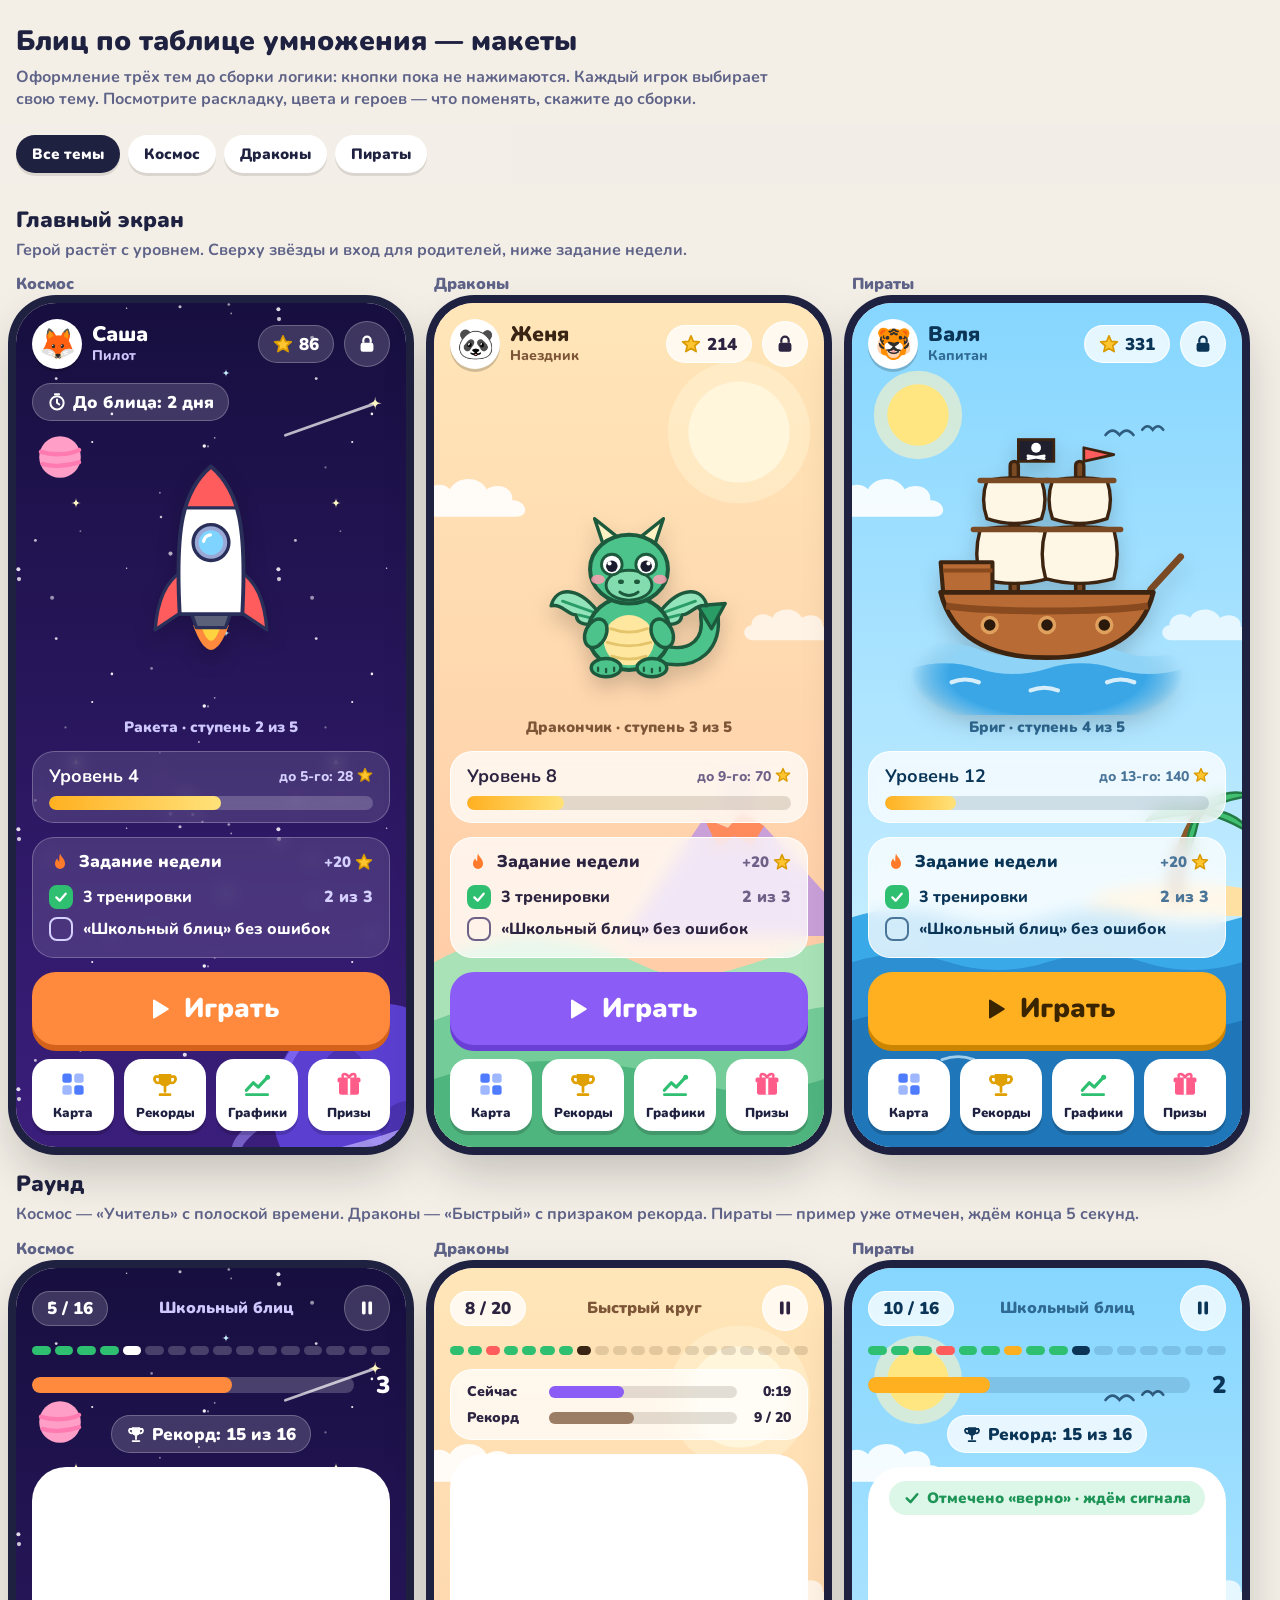
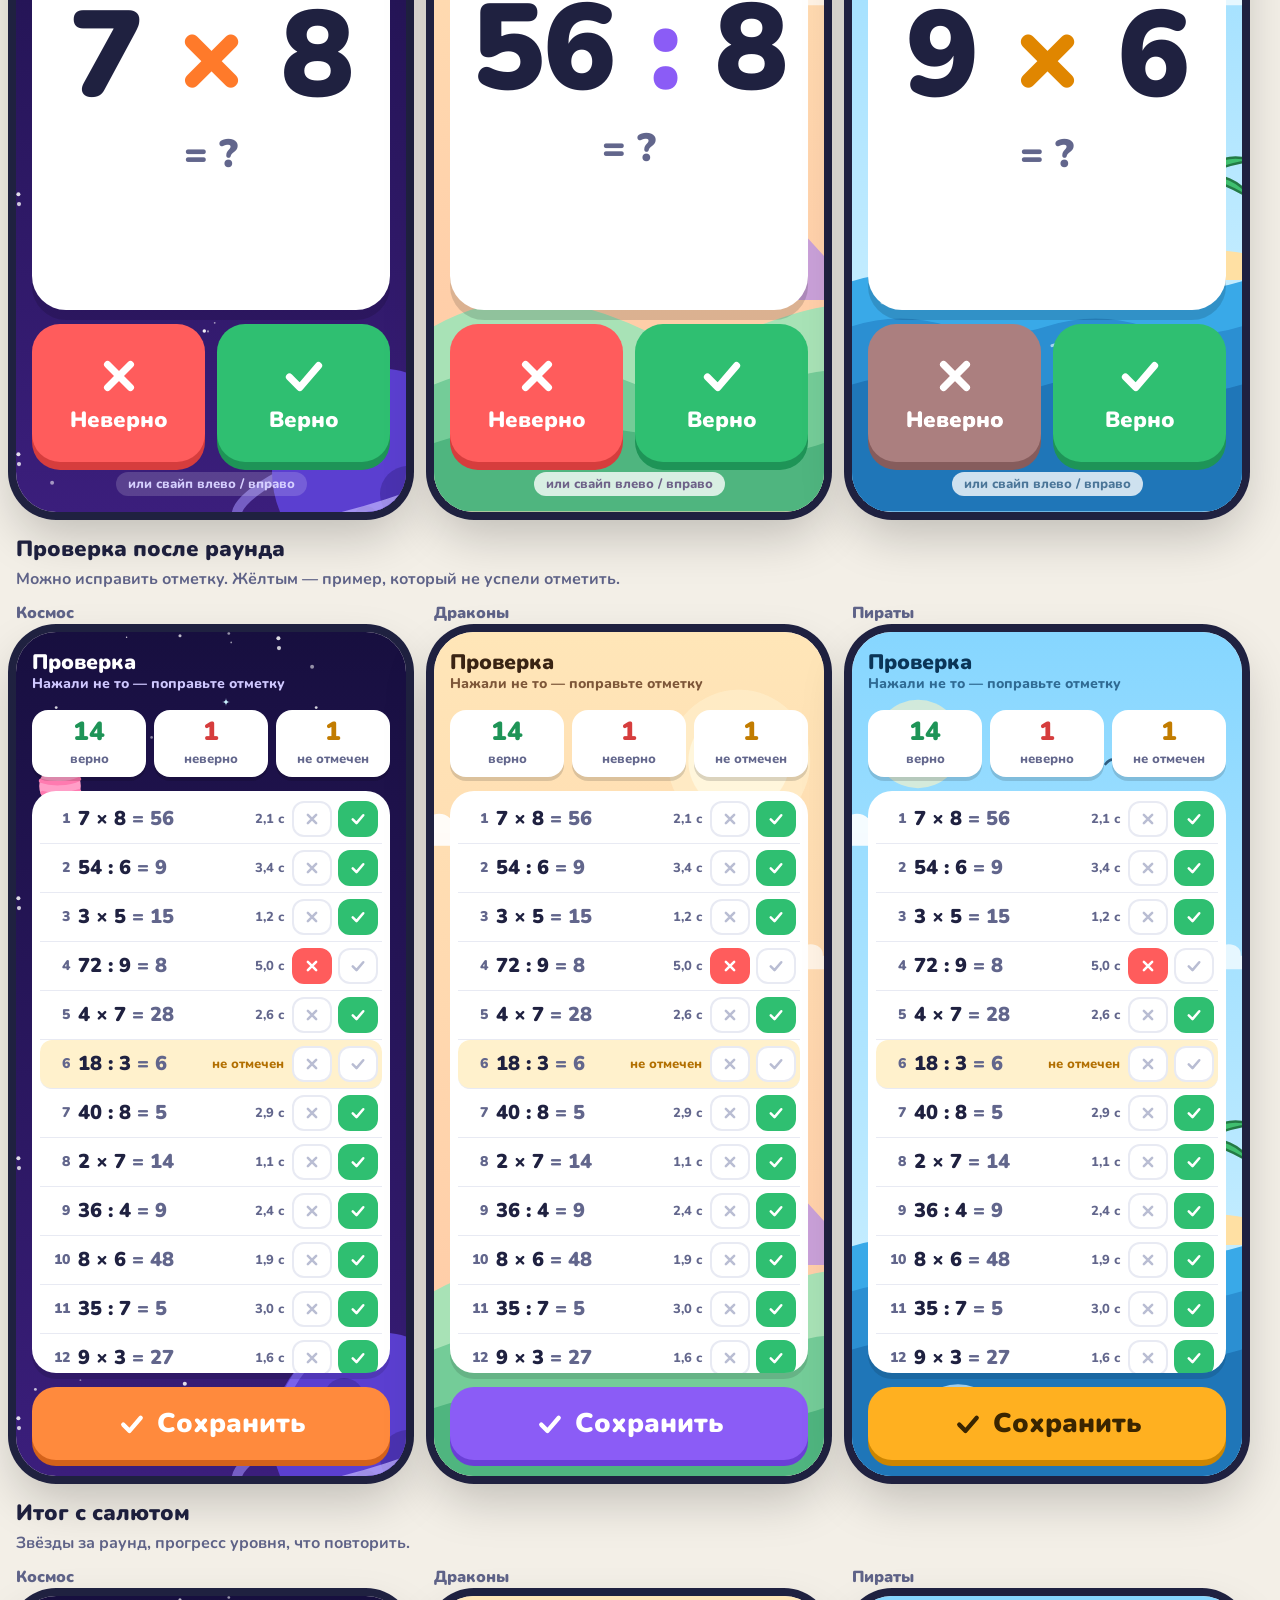
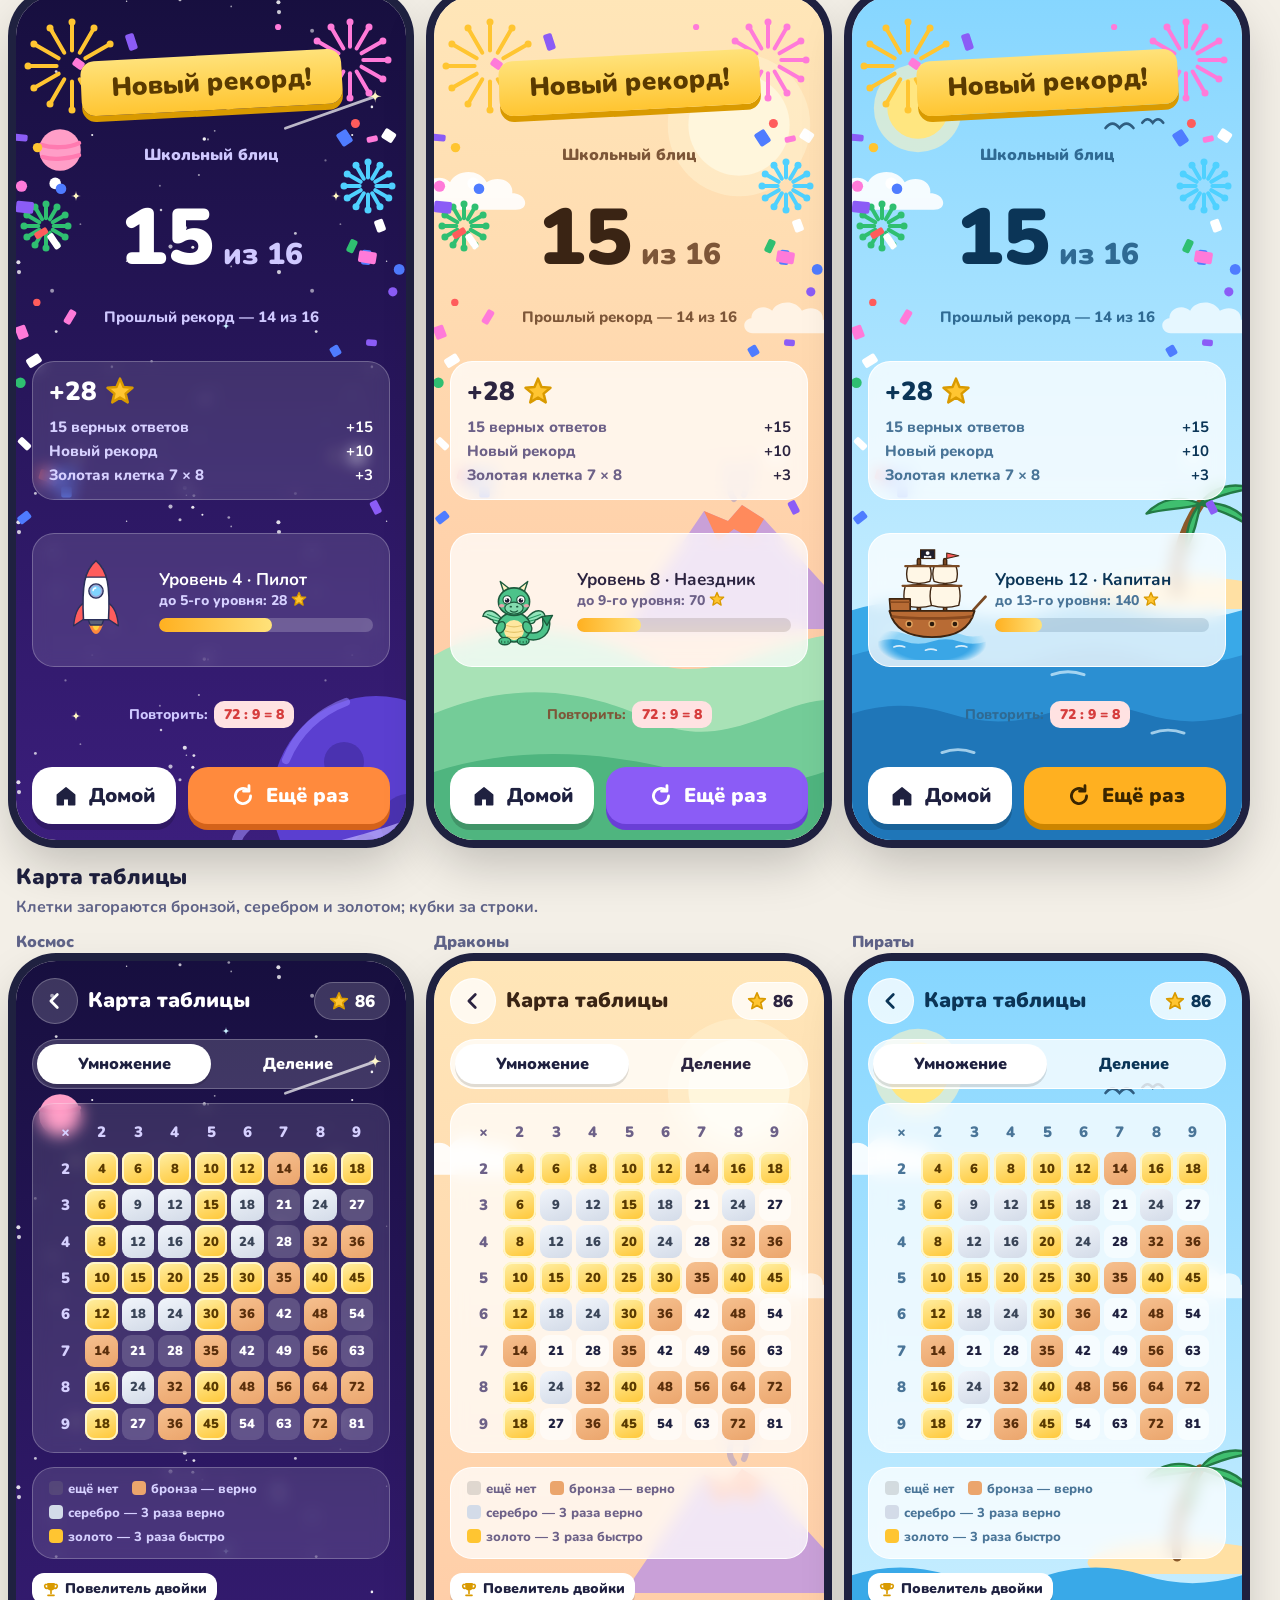
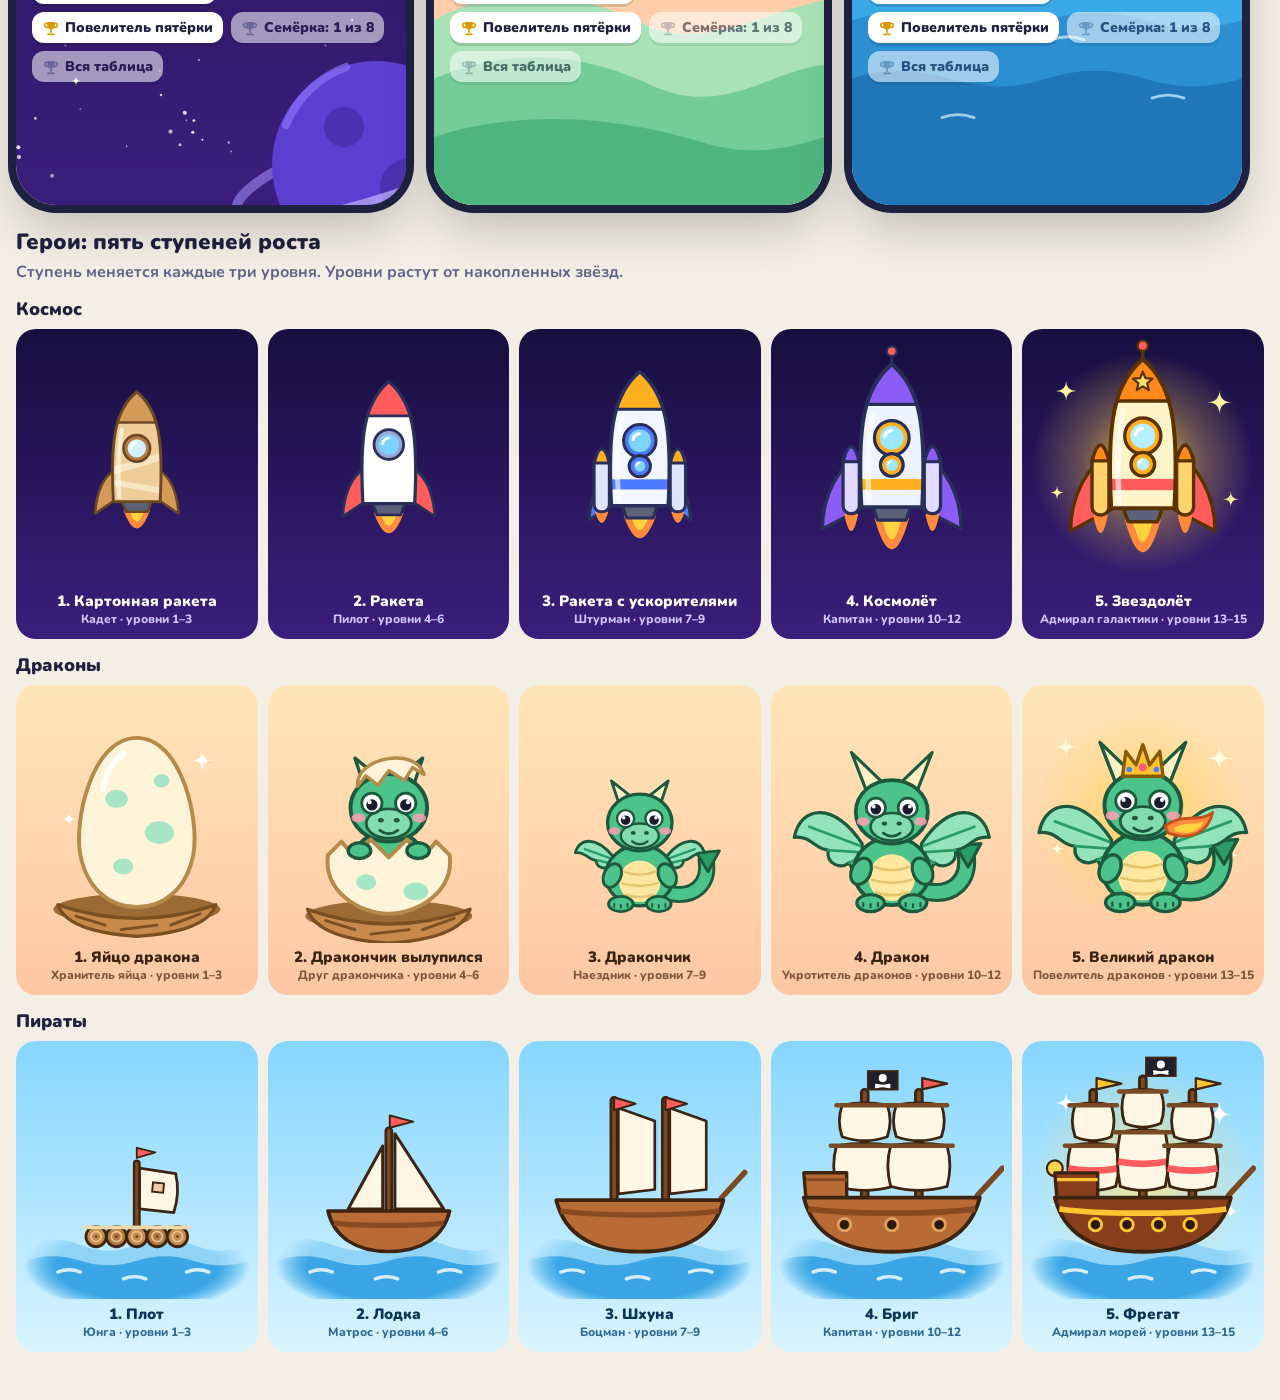
==== mockups.html @ 22b4a290 "Макеты экранов в трёх темах, герои и задание Co-Authored-By: Claude Opus 5.5 <noreply@anthropic.com>" ====
<!doctype html>
<html lang="ru">
<head>
<meta charset="utf-8">
<meta name="viewport" content="width=device-width, initial-scale=1">
<title>Блиц: макеты экранов</title>
<link rel="preconnect" href="https://fonts.googleapis.com">
<link rel="preconnect" href="https://fonts.gstatic.com" crossorigin>
<link href="https://fonts.googleapis.com/css2?family=Nunito:wght@700;800;900&display=swap" rel="stylesheet">
<link rel="stylesheet" href="css/app.css">
<style>
  body { margin: 0; background: #f3efe7; color: #1f2140; font-family: "Nunito", system-ui, sans-serif; font-weight: 700; }
  header { padding: 22px 16px 8px; max-width: 1280px; margin: 0 auto; }
  header h1 { margin: 0 0 6px; font-size: 28px; font-weight: 900; }
  header p { margin: 0 0 6px; color: #5f6388; max-width: 760px; line-height: 1.4; }
  #tabs { position: sticky; top: 0; z-index: 5; display: flex; gap: 8px; padding: 10px 16px; background: rgba(243, 239, 231, .94); max-width: 1280px; margin: 0 auto; overflow-x: auto; }
  #tabs button { border: 0; border-radius: 999px; padding: 9px 16px; font-weight: 900; font-size: 15px; background: #fff; color: #1f2140; box-shadow: 0 3px 0 rgba(0, 0, 0, .1); white-space: nowrap; }
  #tabs button.on { background: #1f2140; color: #fff; }
  main { max-width: 1280px; margin: 0 auto; padding: 0 16px 48px; }
  section { margin-top: 22px; }
  section h2 { margin: 0 0 4px; font-size: 22px; font-weight: 900; }
  .note { margin: 0 0 12px; color: #5f6388; line-height: 1.4; }
  .frames { display: flex; flex-wrap: wrap; gap: 28px; }
  .frame { width: min(390px, 100%); }
  .cap { font-weight: 900; margin: 0 0 8px; color: #5f6388; }
  .fbox { width: 100%; position: relative; }
  .device { width: 390px; height: 844px; border-radius: 40px; overflow: hidden; transform-origin: top left; box-shadow: 0 0 0 8px #1f2140, 0 22px 50px rgba(0, 0, 0, .22); }
  .device > .app { width: 100%; height: 100%; }
  body[data-show="space"] [data-t]:not([data-t="space"]),
  body[data-show="dragon"] [data-t]:not([data-t="dragon"]),
  body[data-show="pirate"] [data-t]:not([data-t="pirate"]) { display: none; }
  .hrow h3 { margin: 14px 0 8px; font-size: 18px; font-weight: 900; }
  .hcards { display: grid; grid-template-columns: repeat(5, minmax(0, 1fr)); gap: 10px; }
  .hcard { border-radius: 20px; padding: 10px 8px 12px; text-align: center; }
  .hcard svg.hero { width: 100%; height: auto; display: block; }
  .hc-name { font-weight: 900; font-size: 15px; margin-top: 4px; }
  .hc-title { font-weight: 800; font-size: 12px; color: var(--on-bg-soft); }
  @media (max-width: 640px) { .hcards { grid-template-columns: repeat(3, minmax(0, 1fr)); } }
  body.solo { background: #fff; }
  body.solo header, body.solo #tabs { display: none; }
  body.solo main { padding: 0; max-width: none; }
  body.solo .device { border-radius: 0; box-shadow: none; }
  body.solo .sheet { padding: 16px; }
</style>
</head>
<body>
<header>
  <h1>Блиц по таблице умножения — макеты</h1>
  <p>Оформление трёх тем до сборки логики: кнопки пока не нажимаются. Каждый игрок выбирает свою тему. Посмотрите раскладку, цвета и героев — что поменять, скажите до сборки.</p>
</header>
<nav id="tabs"><button class="on" data-t="all">Все темы</button><button data-t="space">Космос</button><button data-t="dragon">Драконы</button><button data-t="pirate">Пираты</button></nav>
<main id="root"></main>
<script src="js/themes.js"></script>
<script src="js/art.js"></script>
<script src="js/mockups.js"></script>
</body>
</html>
---- css/app.css ----
/* Тренажёр таблицы умножения: темы и экраны */
:root {
  --ok: #2fbf71; --ok-dark: #1e9457; --ok-soft: #dcf7e8;
  --bad: #ff5c5c; --bad-dark: #d63d3d; --bad-soft: #ffe2e2;
  --warn: #ffb020; --warn-soft: #fff1cc;
  --gold: #ffc531; --gold-dark: #d99a00; --silver: #d3dbe8; --silver-dark: #98a6bc; --bronze: #eba56c; --bronze-dark: #b8733a;
  --card: #ffffff; --ink: #1f2140; --ink-soft: #62668c; --line: #e8eaf3;
  --font: "Nunito", system-ui, -apple-system, "Segoe UI", Roboto, sans-serif;
}

[data-theme="space"] {
  --bg1: #170f3f; --bg2: #3b1e7c;
  --on-bg: #ffffff; --on-bg-soft: #cfc8ff;
  --accent: #ff8a3d; --accent-dark: #d4621a; --on-accent: #ffffff; --op: #ff7a2a;
  --panel: rgba(255, 255, 255, .12); --panel-line: rgba(255, 255, 255, .24); --on-panel: #ffffff; --on-panel-soft: #d6d0ff;
  --chip: rgba(255, 255, 255, .16); --track: rgba(255, 255, 255, .2);
}
[data-theme="dragon"] {
  --bg1: #ffe6b8; --bg2: #ffc7a4;
  --on-bg: #3a2414; --on-bg-soft: #7d5638;
  --accent: #8b5cf6; --accent-dark: #6a3fd6; --on-accent: #ffffff; --op: #8b5cf6;
  --panel: rgba(255, 255, 255, .74); --panel-line: rgba(255, 255, 255, .95); --on-panel: #2c2440; --on-panel-soft: #6d6188;
  --chip: rgba(255, 255, 255, .78); --track: rgba(58, 36, 20, .14);
}
[data-theme="pirate"] {
  --bg1: #86d6ff; --bg2: #d9f4ff;
  --on-bg: #0b3557; --on-bg-soft: #2f6a93;
  --accent: #ffb020; --accent-dark: #cc8500; --on-accent: #3a2500; --op: #e08600;
  --panel: rgba(255, 255, 255, .76); --panel-line: rgba(255, 255, 255, .96); --on-panel: #0b3557; --on-panel-soft: #4a7598;
  --chip: rgba(255, 255, 255, .78); --track: rgba(11, 53, 87, .14);
}

* { box-sizing: border-box; }
button { font: inherit; color: inherit; cursor: pointer; -webkit-tap-highlight-color: transparent; }

.app {
  position: relative; overflow: hidden; font-family: var(--font); font-weight: 700;
  color: var(--on-bg); background: linear-gradient(180deg, var(--bg1), var(--bg2));
  -webkit-user-select: none; user-select: none;
}
.ic { width: 22px; height: 22px; display: block; flex: none; }
.ic.sm { width: 16px; height: 16px; display: inline-block; vertical-align: -2px; }

/* Фон темы */
.bg { position: absolute; inset: 0; z-index: 0; pointer-events: none; }
.bg > svg { position: absolute; display: block; }
.bg .bg-fill { inset: 0; }
.bg .bg-planet-big { width: 300px; right: -120px; bottom: -110px; }
.bg .bg-planet-small { width: 52px; left: 18px; top: 128px; }
.bg .bg-comet { width: 110px; right: 18px; top: 92px; }
.bg .bg-sun { width: 150px; right: 10px; top: 54px; }
[data-theme="pirate"] .bg .bg-sun { width: 96px; left: 18px; right: auto; top: 64px; }
.bg .bg-cloud1 { width: 128px; left: -26px; top: 168px; opacity: .9; }
.bg .bg-cloud2 { width: 104px; right: -18px; top: 300px; opacity: .85; }
.bg .bg-volcano { width: 240px; right: -40px; bottom: calc(26% - 8px); }
.bg .bg-hills { left: 0; right: 0; bottom: 0; width: 100%; height: 30%; }
.bg .bg-sea { left: 0; right: 0; bottom: 0; width: 100%; height: 30%; }
.bg .bg-island { width: 200px; right: -36px; bottom: calc(30% - 22px); }
.bg .bg-gulls { width: 70px; right: 70px; top: 118px; }

/* Экран */
.screen {
  position: relative; z-index: 1; height: 100%; max-width: 560px; margin: 0 auto;
  display: flex; flex-direction: column; gap: 14px; padding: 16px; container-type: size;
}
.grow { flex: 1; min-width: 0; }
.center { text-align: center; }
.row { display: flex; align-items: center; gap: 10px; }
.between { display: flex; align-items: center; justify-content: space-between; gap: 10px; }

.topbar { display: flex; align-items: center; gap: 10px; min-height: 48px; }
.pill {
  display: inline-flex; align-items: center; gap: 6px; padding: 8px 14px; border-radius: 999px;
  background: var(--chip); border: 1.5px solid var(--panel-line); color: var(--on-panel);
  font-weight: 900; font-size: 17px; white-space: nowrap; line-height: 1;
}
.pill .ic { width: 20px; height: 20px; }
.icon-btn {
  width: 46px; height: 46px; border-radius: 50%; display: grid; place-items: center; flex: none;
  background: var(--chip); border: 1.5px solid var(--panel-line); color: var(--on-panel);
}
.avatar {
  width: 50px; height: 50px; border-radius: 50%; display: grid; place-items: center; flex: none;
  background: var(--card); font-size: 30px; box-shadow: 0 3px 0 rgba(0, 0, 0, .18);
}
.who .name { font-weight: 900; font-size: 21px; line-height: 1.1; }
.who .title { font-weight: 800; font-size: 14px; color: var(--on-bg-soft); }
.pkg-name { font-weight: 900; font-size: 16px; color: var(--on-bg-soft); white-space: nowrap; overflow: hidden; text-overflow: ellipsis; }

.panel {
  background: var(--panel); border: 1.5px solid var(--panel-line); border-radius: 22px;
  padding: 12px 16px; color: var(--on-panel); -webkit-backdrop-filter: blur(8px); backdrop-filter: blur(8px);
}
.panel h3 { margin: 0 0 8px; font-size: 17px; font-weight: 900; display: flex; align-items: center; gap: 8px; }
.soft { color: var(--on-panel-soft); font-weight: 800; font-size: 14px; }

.xp { height: 14px; border-radius: 999px; background: var(--track); overflow: hidden; margin-top: 8px; }
.xp i { display: block; height: 100%; border-radius: inherit; background: linear-gradient(90deg, #ffb020, #ffe27a); }

/* Кнопки */
.btn {
  appearance: none; border: 0; border-radius: 20px; padding: 15px 20px; font-size: 20px; font-weight: 900;
  display: flex; align-items: center; justify-content: center; gap: 10px; transition: transform .08s, box-shadow .08s;
}
.btn .ic { width: 26px; height: 26px; }
.btn-primary { background: var(--accent); color: var(--on-accent); box-shadow: 0 6px 0 var(--accent-dark); }
.btn-primary:active { transform: translateY(4px); box-shadow: 0 2px 0 var(--accent-dark); }
.btn-light { background: var(--card); color: var(--ink); box-shadow: 0 6px 0 rgba(0, 0, 0, .18); }
.btn-big { font-size: 27px; padding: 18px 20px; border-radius: 24px; }
.btn-big .ic { width: 30px; height: 30px; }
.btn-row { display: grid; grid-template-columns: 1fr 1.4fr; gap: 12px; }

.tiles { display: grid; grid-template-columns: repeat(4, 1fr); gap: 10px; }
.tile {
  background: var(--card); color: var(--ink); border: 0; border-radius: 18px; padding: 10px 2px 9px;
  display: flex; flex-direction: column; align-items: center; gap: 5px; font-weight: 900; font-size: 13px;
  box-shadow: 0 4px 0 rgba(0, 0, 0, .16);
}
.tile .ic { width: 30px; height: 30px; }

/* Главный экран */
.hero-stage { flex: 1; min-height: 0; position: relative; display: flex; flex-direction: column; align-items: center; justify-content: flex-end; }
.hero-stage svg.hero { flex: 1 1 0; min-height: 0; width: 100%; max-height: 300px; filter: drop-shadow(0 10px 10px rgba(0, 0, 0, .18)); }
.hero-stage .blitz { position: absolute; left: 0; top: 0; }
.hero-caption { font-weight: 900; font-size: 15px; color: var(--on-bg-soft); margin-top: 2px; }

.quest-line { display: flex; align-items: center; gap: 10px; font-weight: 800; font-size: 16px; padding: 4px 0; }
.quest-line .box {
  width: 24px; height: 24px; border-radius: 8px; flex: none; display: grid; place-items: center;
  border: 2.5px solid var(--on-panel-soft); color: #fff;
}
.quest-line .box.done { background: var(--ok); border-color: var(--ok); }
.quest-line .box .ic { width: 16px; height: 16px; }
.quest-line .prog { margin-left: auto; color: var(--on-panel-soft); font-weight: 900; }
.reward { margin-left: auto; font-size: 15px; color: var(--on-panel-soft); display: inline-flex; align-items: center; gap: 4px; }
.reward .ic { width: 18px; height: 18px; }

/* Раунд */
.segs { display: flex; gap: 4px; }
.segs i { flex: 1; height: 9px; border-radius: 5px; background: var(--track); }
.segs i.ok { background: var(--ok); }
.segs i.bad { background: var(--bad); }
.segs i.skip { background: var(--warn); }
.segs i.cur { background: var(--on-bg); }

.timer-row { display: flex; align-items: center; gap: 10px; }
.timer { flex: 1; height: 16px; border-radius: 999px; background: var(--track); overflow: hidden; }
.timer i { display: block; height: 100%; border-radius: inherit; background: var(--accent); }
.timer-row b { font-size: 24px; font-weight: 900; min-width: 26px; text-align: right; }

.race { display: grid; gap: 7px; }
.lane { display: grid; grid-template-columns: 74px 1fr 46px; align-items: center; gap: 8px; font-weight: 900; font-size: 14px; }
.lane .track { height: 12px; border-radius: 999px; background: var(--track); position: relative; }
.lane .track i { position: absolute; left: 0; top: 0; bottom: 0; border-radius: inherit; background: var(--accent); }
.lane.rec .track i { background: var(--on-bg-soft); opacity: .7; }
.lane .t { text-align: right; font-variant-numeric: tabular-nums; }

.example-card {
  flex: 1; min-height: 0; position: relative; border-radius: 34px; background: var(--card); color: var(--ink);
  display: flex; flex-direction: column; align-items: center; justify-content: center; box-shadow: 0 10px 0 rgba(0, 0, 0, .14);
}
.example {
  font-weight: 900; font-size: max(56px, min(34cqw, 20cqh, 160px)); line-height: 1; letter-spacing: -.01em;
  white-space: nowrap; font-variant-numeric: tabular-nums;
}
.example .op { color: var(--op); }
.eq { font-weight: 900; font-size: clamp(30px, 11cqw, 64px); color: var(--ink-soft); margin-top: 10px; }
.card-badge {
  position: absolute; top: 14px; left: 50%; transform: translateX(-50%); white-space: nowrap;
  display: inline-flex; align-items: center; gap: 6px; padding: 7px 14px; border-radius: 999px;
  font-weight: 900; font-size: 15px; background: var(--ok-soft); color: var(--ok-dark);
}
.card-badge .ic { width: 18px; height: 18px; }
.card-num { position: absolute; top: 16px; left: 18px; font-weight: 900; font-size: 18px; color: var(--ink-soft); }

.answer-btns { display: grid; grid-template-columns: 1fr 1fr; gap: 12px; }
.answer {
  border: 0; height: clamp(104px, 17cqh, 160px); border-radius: 28px; color: #fff; font-size: 22px; font-weight: 900;
  display: flex; flex-direction: column; align-items: center; justify-content: center; gap: 4px; transition: transform .08s, box-shadow .08s;
}
.answer .ic { width: 50px; height: 50px; }
.answer.bad { background: var(--bad); box-shadow: 0 8px 0 var(--bad-dark); }
.answer.ok { background: var(--ok); box-shadow: 0 8px 0 var(--ok-dark); }
.answer:active { transform: translateY(5px); box-shadow: 0 3px 0 rgba(0, 0, 0, .25); }
.answer.dim { filter: grayscale(.75) brightness(1.08); }
.swipe-hint {
  align-self: center; margin-top: -4px; padding: 3px 12px; border-radius: 999px;
  background: var(--chip); color: var(--on-panel-soft); font-size: 13px; font-weight: 800;
}

/* Сверка */
.counts { display: grid; grid-template-columns: repeat(3, 1fr); gap: 8px; }
.count { border-radius: 16px; padding: 8px 6px; text-align: center; background: var(--card); color: var(--ink); box-shadow: 0 4px 0 rgba(0, 0, 0, .14); }
.count b { display: block; font-size: 26px; font-weight: 900; line-height: 1.1; }
.count span { font-size: 13px; font-weight: 800; color: var(--ink-soft); }
.count.ok b { color: var(--ok-dark); } .count.bad b { color: var(--bad-dark); } .count.skip b { color: #c27c00; }
.review-list { flex: 1; min-height: 0; overflow: auto; background: var(--card); color: var(--ink); border-radius: 24px; padding: 4px 8px; box-shadow: 0 6px 0 rgba(0, 0, 0, .12); }
.rrow { display: grid; grid-template-columns: 26px 1fr auto auto; align-items: center; gap: 8px; padding: 6px 4px; border-bottom: 1px solid var(--line); }
.rrow:last-child { border-bottom: 0; }
.rrow .n { font-size: 14px; font-weight: 900; color: var(--ink-soft); text-align: right; }
.rrow .ex { font-size: 20px; font-weight: 900; white-space: nowrap; }
.rrow .ex .res { color: var(--ink-soft); }
.rrow .t { font-size: 13px; font-weight: 800; color: var(--ink-soft); }
.rrow.skip { background: var(--warn-soft); border-radius: 12px; }
.rrow.skip .t { color: #b26f00; }
.mark { display: flex; gap: 6px; }
.mark button { width: 40px; height: 36px; border-radius: 12px; border: 2px solid var(--line); background: #fff; display: grid; place-items: center; color: #b9bdd3; padding: 0; }
.mark button .ic { width: 18px; height: 18px; }
.mark button.on.ok { background: var(--ok); border-color: var(--ok); color: #fff; }
.mark button.on.bad { background: var(--bad); border-color: var(--bad); color: #fff; }

/* Итог */
.confetti { position: absolute; left: 0; top: 0; width: 100%; height: 66%; z-index: 0; pointer-events: none; }
.result { flex: 1; min-height: 0; position: relative; z-index: 1; display: flex; flex-direction: column; align-items: center; justify-content: space-evenly; gap: 8px; text-align: center; }
.ribbon {
  margin-top: 18px; padding: 10px 30px; font-size: 26px; font-weight: 900; color: #5a3a00;
  background: linear-gradient(180deg, #ffe27a, #ffc531); border-radius: 14px; transform: rotate(-3deg);
  box-shadow: 0 6px 0 var(--gold-dark); position: relative;
}
.score { font-size: clamp(60px, 22cqw, 120px); font-weight: 900; line-height: 1; }
.score small { font-size: .38em; color: var(--on-bg-soft); }
.result .sub { font-size: 15px; font-weight: 800; color: var(--on-bg-soft); margin-top: -4px; }
.earn { width: 100%; text-align: left; }
.earn .total { display: flex; align-items: center; gap: 8px; font-size: 26px; font-weight: 900; }
.earn .total .ic { width: 30px; height: 30px; }
.earn ul { margin: 6px 0 0; padding: 0; list-style: none; }
.earn li { display: flex; justify-content: space-between; font-size: 15px; font-weight: 800; padding: 2px 0; color: var(--on-panel-soft); }
.earn li b { color: var(--on-panel); }
.hero-mini { width: 100%; display: flex; align-items: center; gap: 12px; text-align: left; }
.hero-mini svg.hero { width: 110px; height: 120px; flex: none; margin: -6px -4px -6px -8px; }
.chip-ex { display: inline-block; background: var(--bad-soft); color: var(--bad-dark); border-radius: 10px; padding: 4px 10px; font-weight: 900; margin-left: 6px; }

/* Карта таблицы */
.toggle { display: grid; grid-template-columns: 1fr 1fr; background: var(--chip); border: 1.5px solid var(--panel-line); border-radius: 999px; padding: 4px; }
.toggle b { text-align: center; padding: 9px; border-radius: 999px; font-size: 16px; font-weight: 900; color: var(--on-panel); }
.toggle b.on { background: var(--card); color: var(--ink); box-shadow: 0 3px 0 rgba(0, 0, 0, .12); }
.tmap { display: grid; grid-template-columns: repeat(9, 1fr); gap: 4px; }
.tmap .h { display: grid; place-items: center; font-size: 15px; font-weight: 900; color: var(--on-panel-soft); aspect-ratio: 1; }
.cell { aspect-ratio: 1; border-radius: 9px; display: grid; place-items: center; font-size: 13px; font-weight: 900; color: var(--ink); background: rgba(255, 255, 255, .55); }
[data-theme="space"] .cell { background: rgba(255, 255, 255, .16); color: #fff; }
.cell.c1 { background: linear-gradient(160deg, #f6c08f, var(--bronze)); color: #5a2f0c; }
.cell.c2 { background: linear-gradient(160deg, #f1f5fb, var(--silver)); color: #3a4558; }
.cell.c3 { background: linear-gradient(160deg, #fff0a8, var(--gold)); color: #5a3a00; box-shadow: 0 0 0 2px #fff6c9 inset; }
.legend { display: flex; flex-wrap: wrap; gap: 6px 14px; font-size: 13px; font-weight: 800; color: var(--on-panel-soft); }
.legend i { display: inline-block; width: 14px; height: 14px; border-radius: 4px; vertical-align: -2px; margin-right: 5px; }
.cups { display: flex; gap: 8px; flex-wrap: wrap; }
.cup { display: inline-flex; align-items: center; gap: 5px; padding: 6px 10px; border-radius: 12px; background: var(--card); color: var(--ink); font-size: 14px; font-weight: 900; box-shadow: 0 3px 0 rgba(0, 0, 0, .12); }
.cup .ic { width: 18px; height: 18px; color: var(--gold-dark); }
.cup.off { opacity: .55; }
.cup.off .ic { color: var(--silver-dark); }
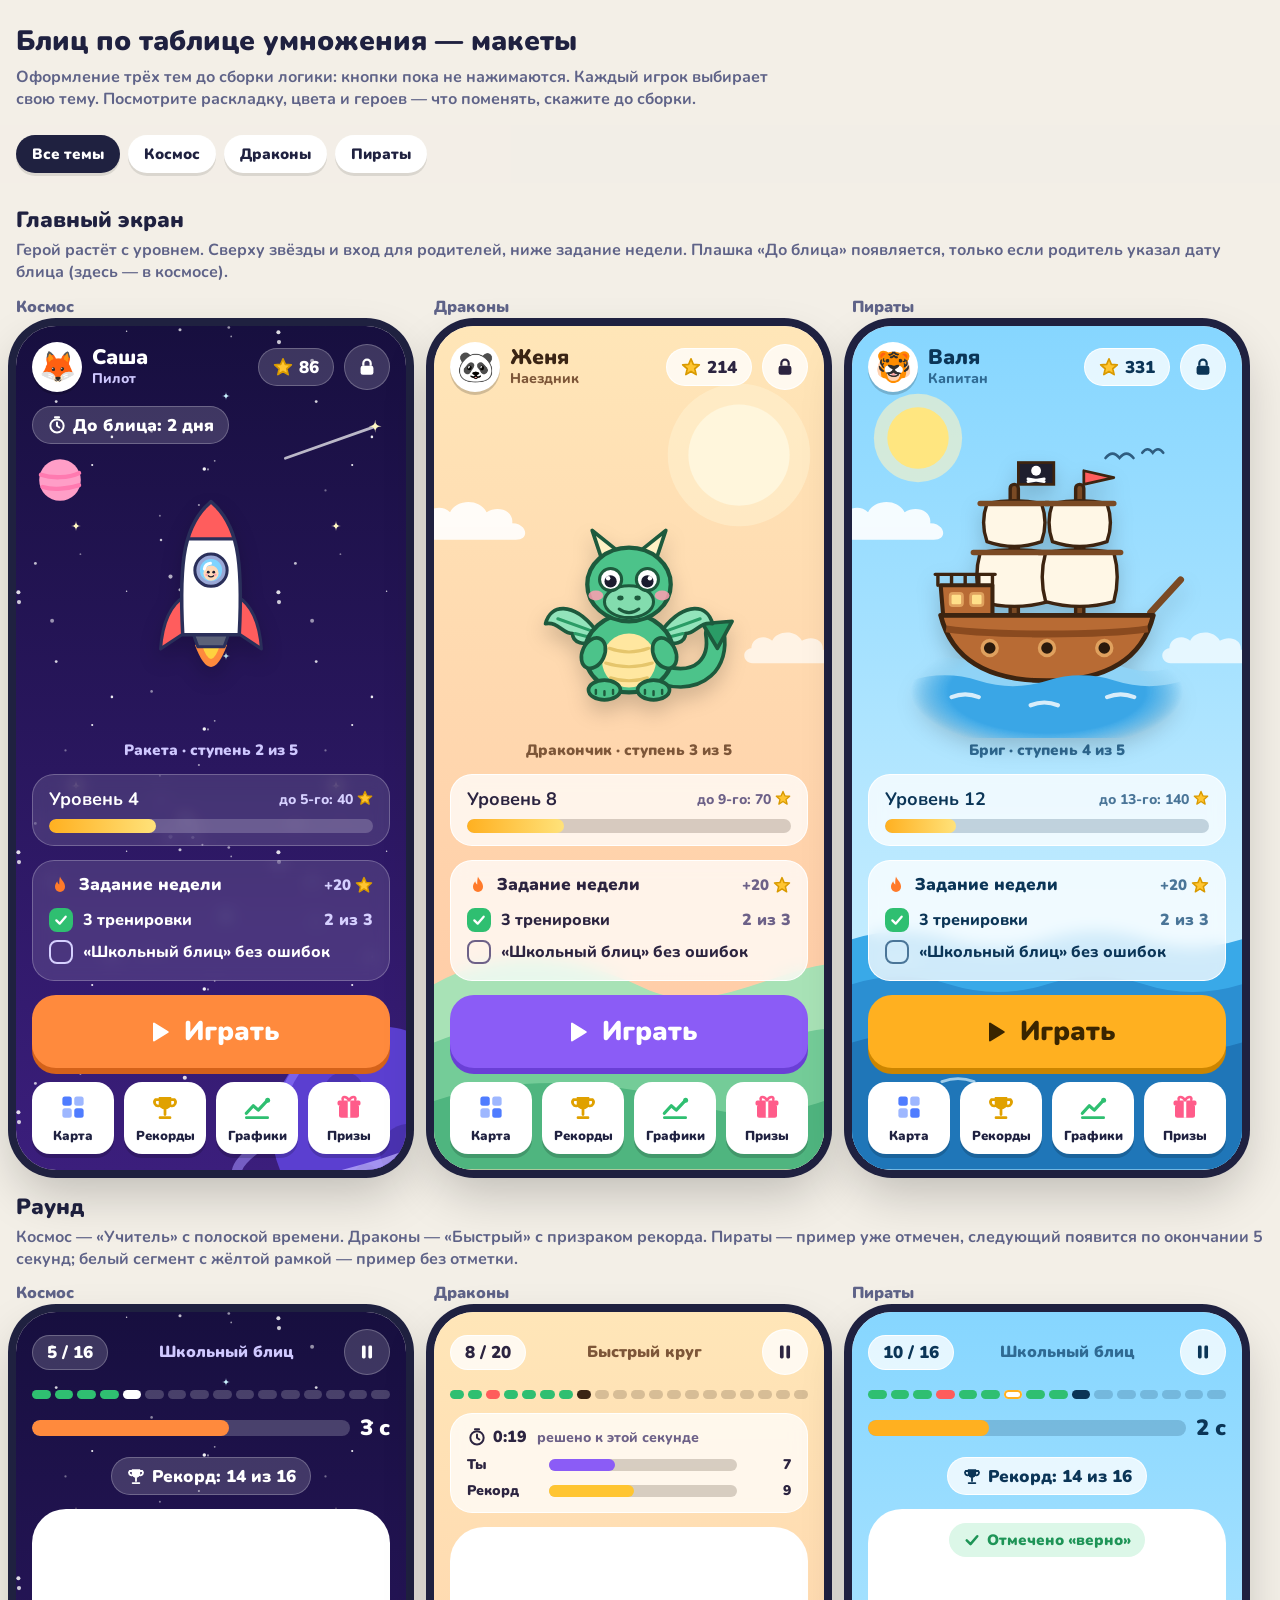
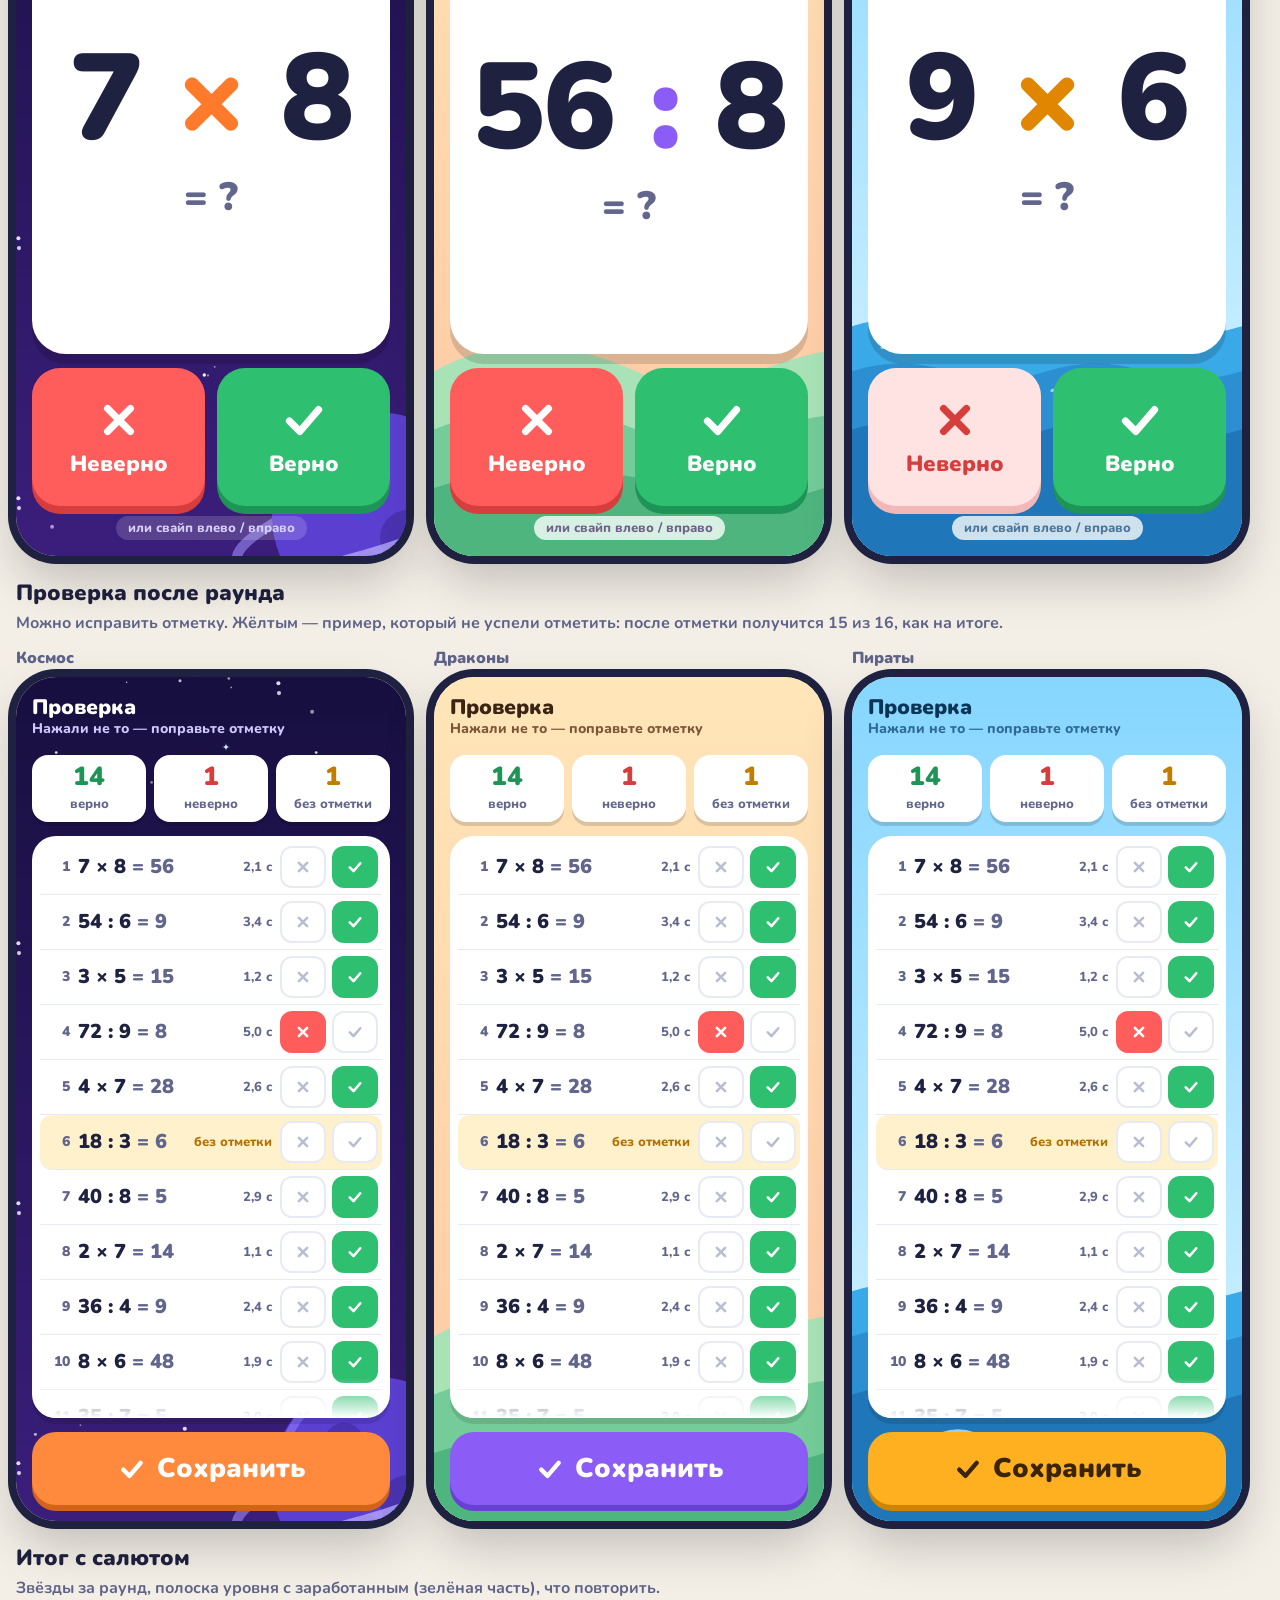
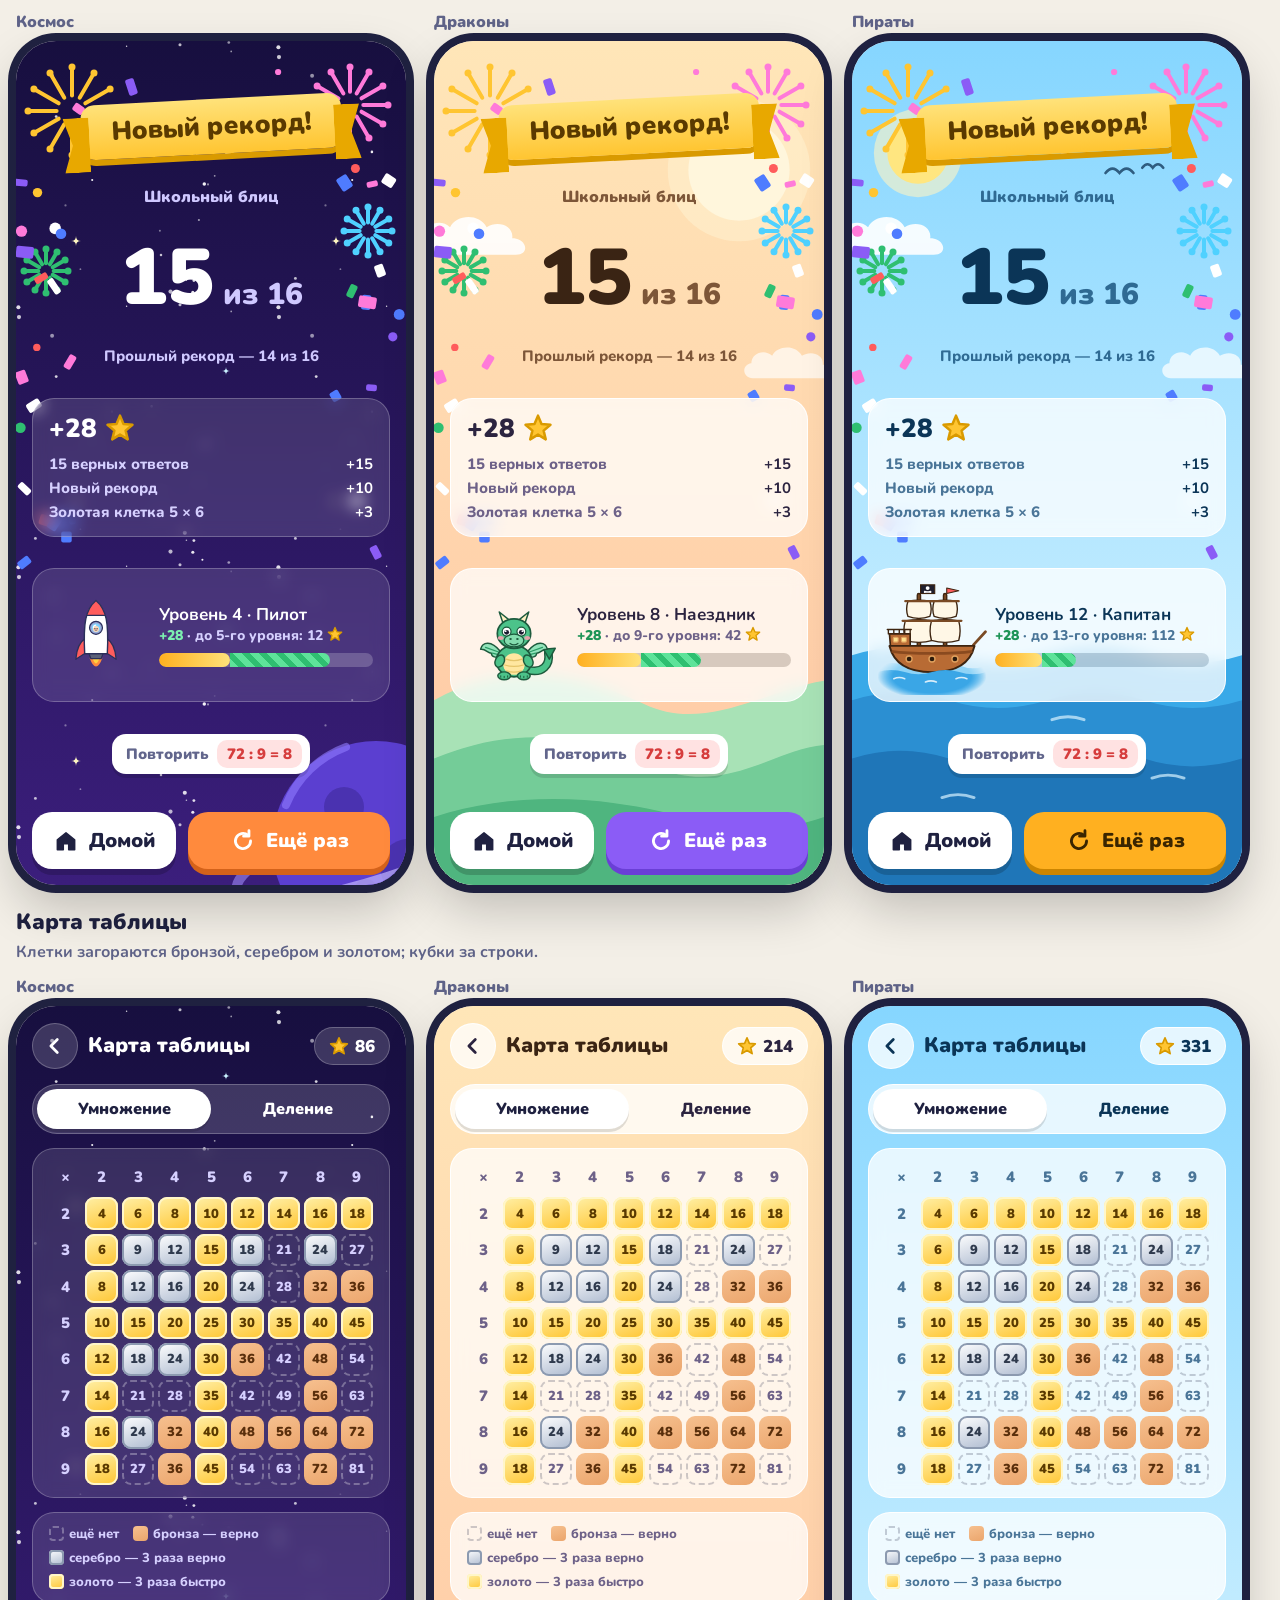
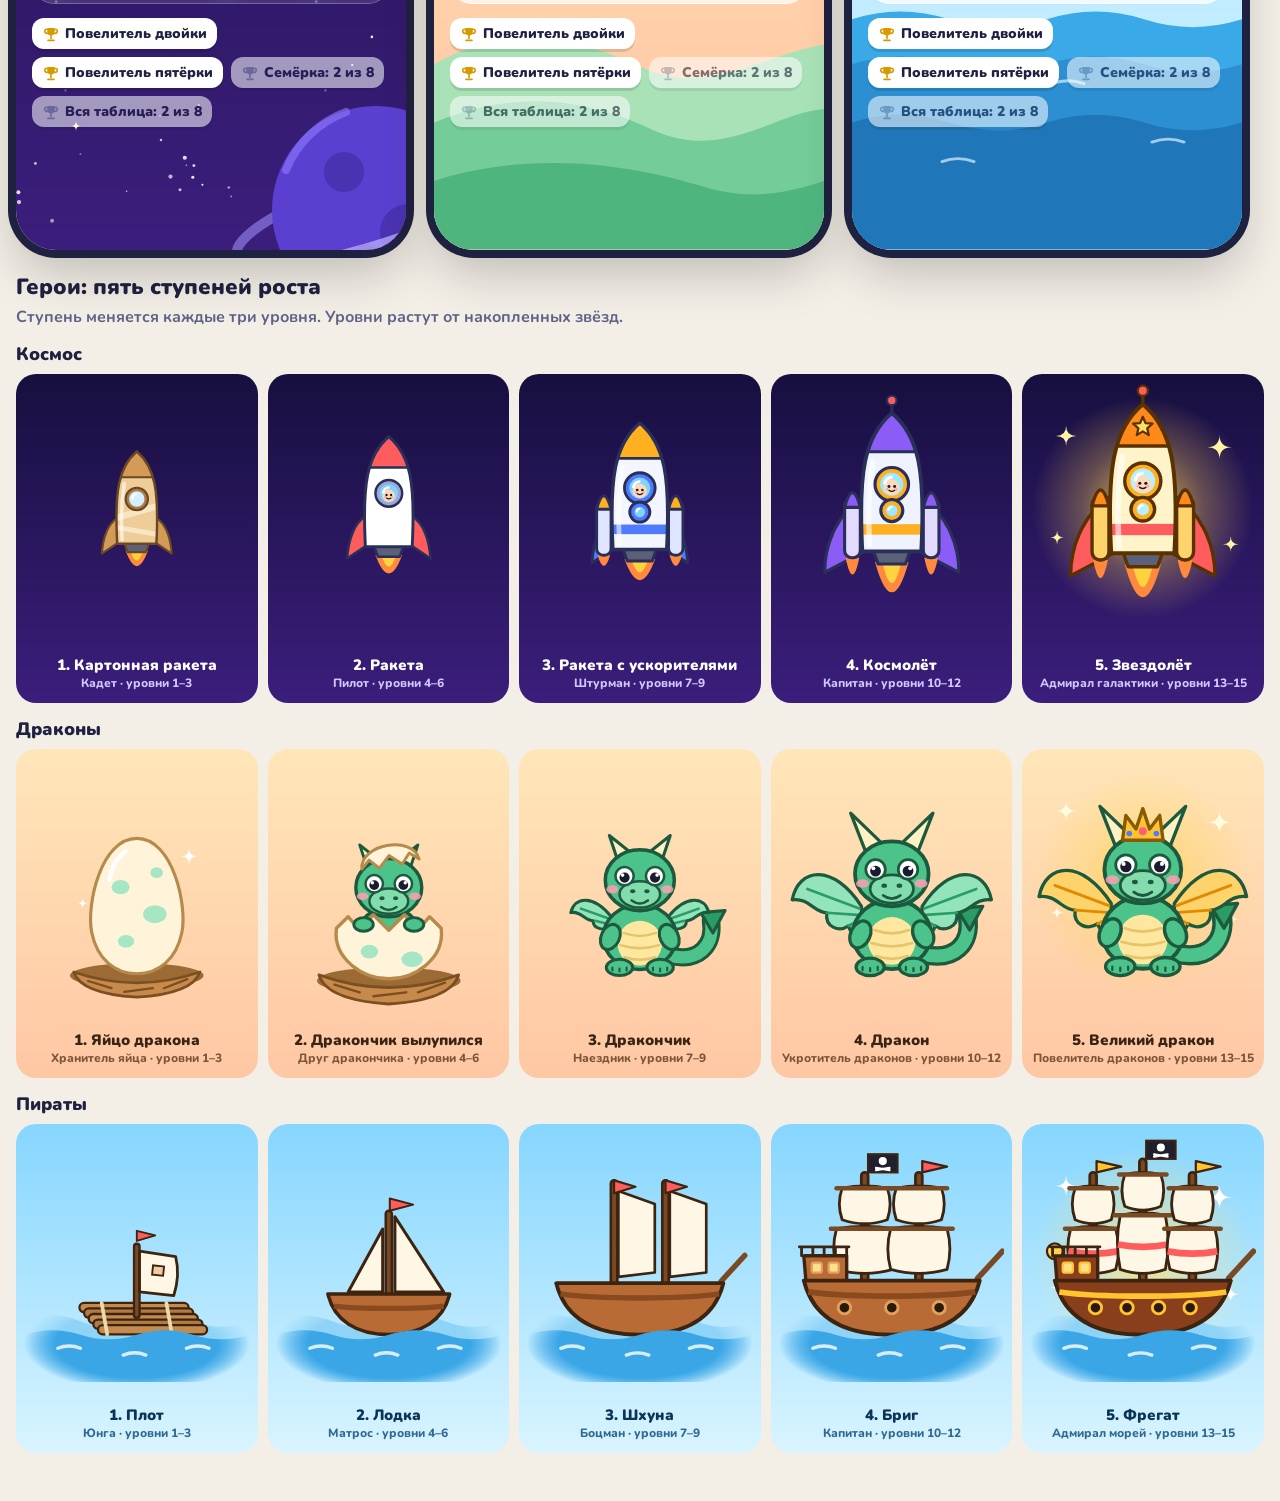
==== commit 08beb59d: "Макеты: правки по независимой проверке Декор не налезает на полосы и таблицы, одинаковые единицы у д" ====
--- a/mockups.html
+++ b/mockups.html
@@ -26,14 +26,14 @@
   .fbox { width: 100%; position: relative; }
   .device { width: 390px; height: 844px; border-radius: 40px; overflow: hidden; transform-origin: top left; box-shadow: 0 0 0 8px #1f2140, 0 22px 50px rgba(0, 0, 0, .22); }
   .device > .app { width: 100%; height: 100%; }
-  body[data-show="space"] [data-t]:not([data-t="space"]),
-  body[data-show="dragon"] [data-t]:not([data-t="dragon"]),
-  body[data-show="pirate"] [data-t]:not([data-t="pirate"]) { display: none; }
+  body[data-show="space"] main [data-t]:not([data-t="space"]),
+  body[data-show="dragon"] main [data-t]:not([data-t="dragon"]),
+  body[data-show="pirate"] main [data-t]:not([data-t="pirate"]) { display: none; }
   .hrow h3 { margin: 14px 0 8px; font-size: 18px; font-weight: 900; }
   .hcards { display: grid; grid-template-columns: repeat(5, minmax(0, 1fr)); gap: 10px; }
-  .hcard { border-radius: 20px; padding: 10px 8px 12px; text-align: center; }
-  .hcard svg.hero { width: 100%; height: auto; display: block; }
-  .hc-name { font-weight: 900; font-size: 15px; margin-top: 4px; }
+  .hcard { border-radius: 20px; padding: 10px 8px 12px; text-align: center; display: flex; flex-direction: column; }
+  .hcard svg.hero { width: 100%; height: auto; display: block; flex: none; }
+  .hc-name { font-weight: 900; font-size: 15px; margin-top: 4px; min-height: 2.6em; display: flex; align-items: flex-end; justify-content: center; }
   .hc-title { font-weight: 800; font-size: 12px; color: var(--on-bg-soft); }
   @media (max-width: 640px) { .hcards { grid-template-columns: repeat(3, minmax(0, 1fr)); } }
   body.solo { background: #fff; }
--- a/css/app.css
+++ b/css/app.css
@@ -20,14 +20,14 @@
   --on-bg: #3a2414; --on-bg-soft: #7d5638;
   --accent: #8b5cf6; --accent-dark: #6a3fd6; --on-accent: #ffffff; --op: #8b5cf6;
   --panel: rgba(255, 255, 255, .74); --panel-line: rgba(255, 255, 255, .95); --on-panel: #2c2440; --on-panel-soft: #6d6188;
-  --chip: rgba(255, 255, 255, .78); --track: rgba(58, 36, 20, .14);
+  --chip: rgba(255, 255, 255, .78); --track: rgba(58, 36, 20, .2);
 }
 [data-theme="pirate"] {
   --bg1: #86d6ff; --bg2: #d9f4ff;
   --on-bg: #0b3557; --on-bg-soft: #2f6a93;
   --accent: #ffb020; --accent-dark: #cc8500; --on-accent: #3a2500; --op: #e08600;
   --panel: rgba(255, 255, 255, .76); --panel-line: rgba(255, 255, 255, .96); --on-panel: #0b3557; --on-panel-soft: #4a7598;
-  --chip: rgba(255, 255, 255, .78); --track: rgba(11, 53, 87, .14);
+  --chip: rgba(255, 255, 255, .78); --track: rgba(11, 53, 87, .2);
 }
 
 * { box-sizing: border-box; }
@@ -52,11 +52,12 @@
 [data-theme="pirate"] .bg .bg-sun { width: 96px; left: 18px; right: auto; top: 64px; }
 .bg .bg-cloud1 { width: 128px; left: -26px; top: 168px; opacity: .9; }
 .bg .bg-cloud2 { width: 104px; right: -18px; top: 300px; opacity: .85; }
-.bg .bg-volcano { width: 240px; right: -40px; bottom: calc(26% - 8px); }
 .bg .bg-hills { left: 0; right: 0; bottom: 0; width: 100%; height: 30%; }
 .bg .bg-sea { left: 0; right: 0; bottom: 0; width: 100%; height: 30%; }
-.bg .bg-island { width: 200px; right: -36px; bottom: calc(30% - 22px); }
 .bg .bg-gulls { width: 70px; right: 70px; top: 118px; }
+/* На плотных экранах мелкий декор убираем, чтобы он не попадал под полосы и таблицы */
+.app:is([data-screen="round"], [data-screen="review"], [data-screen="map"]) .bg :is(.bg-comet, .bg-planet-small, .bg-sun, .bg-gulls, .bg-cloud1, .bg-cloud2) { display: none; }
+.app[data-screen="result"] .bg :is(.bg-comet, .bg-planet-small) { display: none; }
 
 /* Экран */
 .screen {
@@ -140,19 +141,22 @@
 .segs i { flex: 1; height: 9px; border-radius: 5px; background: var(--track); }
 .segs i.ok { background: var(--ok); }
 .segs i.bad { background: var(--bad); }
-.segs i.skip { background: var(--warn); }
+.segs i.skip { background: #fff; box-shadow: inset 0 0 0 2px var(--warn); }
 .segs i.cur { background: var(--on-bg); }
 
 .timer-row { display: flex; align-items: center; gap: 10px; }
 .timer { flex: 1; height: 16px; border-radius: 999px; background: var(--track); overflow: hidden; }
 .timer i { display: block; height: 100%; border-radius: inherit; background: var(--accent); }
-.timer-row b { font-size: 24px; font-weight: 900; min-width: 26px; text-align: right; }
+.timer-row b { font-size: 22px; font-weight: 900; white-space: nowrap; text-align: right; font-variant-numeric: tabular-nums; }
 
 .race { display: grid; gap: 7px; }
+.race-head { display: flex; align-items: center; gap: 6px; font-weight: 900; font-size: 16px; }
+.race-head .ic { width: 20px; height: 20px; }
+.race-head .soft { margin-left: 4px; }
 .lane { display: grid; grid-template-columns: 74px 1fr 46px; align-items: center; gap: 8px; font-weight: 900; font-size: 14px; }
 .lane .track { height: 12px; border-radius: 999px; background: var(--track); position: relative; }
 .lane .track i { position: absolute; left: 0; top: 0; bottom: 0; border-radius: inherit; background: var(--accent); }
-.lane.rec .track i { background: var(--on-bg-soft); opacity: .7; }
+.lane.rec .track i { background: var(--gold); }
 .lane .t { text-align: right; font-variant-numeric: tabular-nums; }
 
 .example-card {
@@ -182,7 +186,8 @@
 .answer.bad { background: var(--bad); box-shadow: 0 8px 0 var(--bad-dark); }
 .answer.ok { background: var(--ok); box-shadow: 0 8px 0 var(--ok-dark); }
 .answer:active { transform: translateY(5px); box-shadow: 0 3px 0 rgba(0, 0, 0, .25); }
-.answer.dim { filter: grayscale(.75) brightness(1.08); }
+.answer.dim.bad { background: var(--bad-soft); color: var(--bad-dark); box-shadow: 0 8px 0 #f2b8b8; }
+.answer.dim.ok { background: var(--ok-soft); color: var(--ok-dark); box-shadow: 0 8px 0 #a9e2c3; }
 .swipe-hint {
   align-self: center; margin-top: -4px; padding: 3px 12px; border-radius: 999px;
   background: var(--chip); color: var(--on-panel-soft); font-size: 13px; font-weight: 800;
@@ -204,7 +209,11 @@
 .rrow.skip { background: var(--warn-soft); border-radius: 12px; }
 .rrow.skip .t { color: #b26f00; }
 .mark { display: flex; gap: 6px; }
-.mark button { width: 40px; height: 36px; border-radius: 12px; border: 2px solid var(--line); background: #fff; display: grid; place-items: center; color: #b9bdd3; padding: 0; }
+.review-list.fade::after {
+  content: ""; display: block; position: sticky; bottom: -4px; height: 40px; margin-top: -40px; pointer-events: none;
+  background: linear-gradient(rgba(255, 255, 255, 0), #fff);
+}
+.mark button { width: 46px; height: 42px; border-radius: 12px; border: 2px solid var(--line); background: #fff; display: grid; place-items: center; color: #b9bdd3; padding: 0; }
 .mark button .ic { width: 18px; height: 18px; }
 .mark button.on.ok { background: var(--ok); border-color: var(--ok); color: #fff; }
 .mark button.on.bad { background: var(--bad); border-color: var(--bad); color: #fff; }
@@ -217,6 +226,12 @@
   background: linear-gradient(180deg, #ffe27a, #ffc531); border-radius: 14px; transform: rotate(-3deg);
   box-shadow: 0 6px 0 var(--gold-dark); position: relative;
 }
+.ribbon::before, .ribbon::after {
+  content: ""; position: absolute; top: 12px; width: 26px; height: 100%; z-index: -1;
+  background: #e8a800; clip-path: polygon(0 0, 100% 0, 100% 100%, 0 100%, 35% 50%);
+}
+.ribbon::before { left: -18px; }
+.ribbon::after { right: -18px; transform: scaleX(-1); }
 .score { font-size: clamp(60px, 22cqw, 120px); font-weight: 900; line-height: 1; }
 .score small { font-size: .38em; color: var(--on-bg-soft); }
 .result .sub { font-size: 15px; font-weight: 800; color: var(--on-bg-soft); margin-top: -4px; }
@@ -228,7 +243,13 @@
 .earn li b { color: var(--on-panel); }
 .hero-mini { width: 100%; display: flex; align-items: center; gap: 12px; text-align: left; }
 .hero-mini svg.hero { width: 110px; height: 120px; flex: none; margin: -6px -4px -6px -8px; }
-.chip-ex { display: inline-block; background: var(--bad-soft); color: var(--bad-dark); border-radius: 10px; padding: 4px 10px; font-weight: 900; margin-left: 6px; }
+.again { display: inline-flex; align-items: center; gap: 8px; padding: 6px 8px 6px 14px; border-radius: 14px; background: var(--card); color: var(--ink-soft); font-size: 15px; font-weight: 900; box-shadow: 0 4px 0 rgba(0, 0, 0, .12); }
+.chip-ex { display: inline-block; background: var(--bad-soft); color: var(--bad-dark); border-radius: 10px; padding: 4px 10px; font-weight: 900; }
+.xp { display: flex; }
+.xp b { display: block; height: 100%; background: repeating-linear-gradient(45deg, #5ee39a 0 6px, #2fbf71 6px 12px); }
+.xp i + b { border-radius: 0 999px 999px 0; }
+.gain { color: var(--ok-dark); font-weight: 900; }
+[data-theme="space"] .gain { color: #7cf0b0; }
 
 /* Карта таблицы */
 .toggle { display: grid; grid-template-columns: 1fr 1fr; background: var(--chip); border: 1.5px solid var(--panel-line); border-radius: 999px; padding: 4px; }
@@ -236,13 +257,14 @@
 .toggle b.on { background: var(--card); color: var(--ink); box-shadow: 0 3px 0 rgba(0, 0, 0, .12); }
 .tmap { display: grid; grid-template-columns: repeat(9, 1fr); gap: 4px; }
 .tmap .h { display: grid; place-items: center; font-size: 15px; font-weight: 900; color: var(--on-panel-soft); aspect-ratio: 1; }
-.cell { aspect-ratio: 1; border-radius: 9px; display: grid; place-items: center; font-size: 13px; font-weight: 900; color: var(--ink); background: rgba(255, 255, 255, .55); }
-[data-theme="space"] .cell { background: rgba(255, 255, 255, .16); color: #fff; }
-.cell.c1 { background: linear-gradient(160deg, #f6c08f, var(--bronze)); color: #5a2f0c; }
-.cell.c2 { background: linear-gradient(160deg, #f1f5fb, var(--silver)); color: #3a4558; }
-.cell.c3 { background: linear-gradient(160deg, #fff0a8, var(--gold)); color: #5a3a00; box-shadow: 0 0 0 2px #fff6c9 inset; }
+.cell, .legend i { border-radius: 9px; background: transparent; border: 2px dashed rgba(31, 33, 64, .22); }
+[data-theme="space"] .cell, [data-theme="space"] .legend i { border-color: rgba(255, 255, 255, .3); }
+.cell { aspect-ratio: 1; display: grid; place-items: center; font-size: 13px; font-weight: 900; color: var(--on-panel-soft); }
+.cell.c1, .legend i.c1 { border: 0; background: linear-gradient(160deg, #f6c08f, var(--bronze)); color: #5a2f0c; }
+.cell.c2, .legend i.c2 { border: 0; background: linear-gradient(160deg, #ffffff, #aebbd0); color: #2f3a4d; box-shadow: inset 0 0 0 2px #8c9ab0; }
+.cell.c3, .legend i.c3 { border: 0; background: linear-gradient(160deg, #fff0a8, var(--gold)); color: #5a3a00; box-shadow: inset 0 0 0 2px #fff6c9; }
 .legend { display: flex; flex-wrap: wrap; gap: 6px 14px; font-size: 13px; font-weight: 800; color: var(--on-panel-soft); }
-.legend i { display: inline-block; width: 14px; height: 14px; border-radius: 4px; vertical-align: -2px; margin-right: 5px; }
+.legend i { display: inline-block; width: 15px; height: 15px; border-radius: 4px; vertical-align: -3px; margin-right: 5px; }
 .cups { display: flex; gap: 8px; flex-wrap: wrap; }
 .cup { display: inline-flex; align-items: center; gap: 5px; padding: 6px 10px; border-radius: 12px; background: var(--card); color: var(--ink); font-size: 14px; font-weight: 900; box-shadow: 0 3px 0 rgba(0, 0, 0, .12); }
 .cup .ic { width: 18px; height: 18px; color: var(--gold-dark); }
